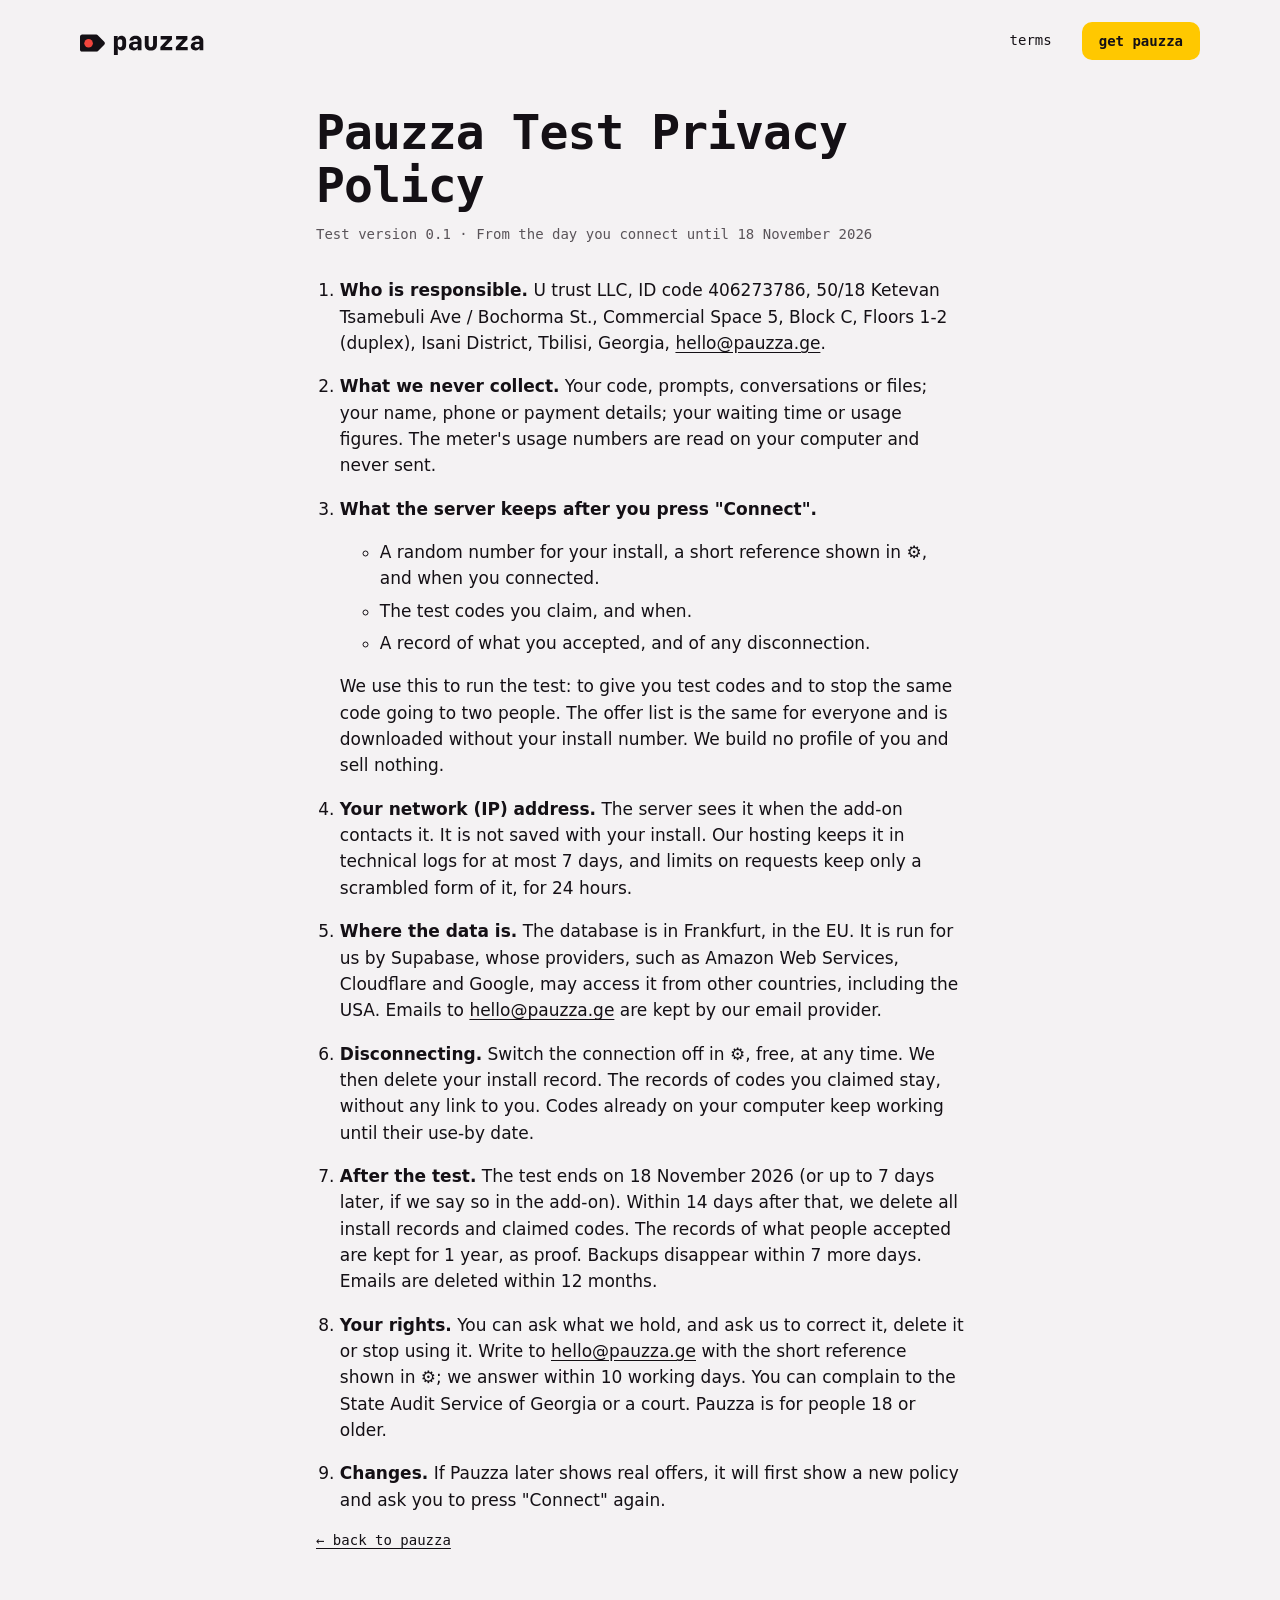
==== privacy.html @ 9829aac5 "First version of pauzza.ge" ====
<!doctype html>
<html lang="en">
<head>
<meta charset="utf-8">
<meta name="viewport" content="width=device-width, initial-scale=1">
<title>Pauzza Test Privacy Policy · Pauzza</title>
<meta name="theme-color" content="#141015">
<link rel="icon" href="assets/pauzza-app-icon-dark.svg" type="image/svg+xml">
<link rel="stylesheet" href="style.css">
</head>
<body>
<!-- Generated from docs/legal/rehearsal/privacy.en.md. Do not edit the wording here: change the source and copy it again. -->
<header class="wrap nav">
  <a class="logo" href="index.html" aria-label="Pauzza, home">
    <img class="for-dark" src="assets/pauzza-lockup-primary-dark.svg" width="582" height="158" alt="pauzza">
    <img class="for-light" src="assets/pauzza-lockup-primary-light.svg" width="582" height="158" alt="pauzza">
  </a>
  <nav class="nav-links" aria-label="Page">
    <a href="terms.html">terms</a>
    <a class="btn btn-primary btn-small" href="index.html#install">get pauzza</a>
  </nav>
</header>
<main class="wrap doc">
  <h1>Pauzza Test Privacy Policy</h1>
  <p class="meta">Test version 0.1 · From the day you connect until 18 November 2026</p>
  <ol>
    <li><p><strong>Who is responsible.</strong> U trust LLC, ID code 406273786, 50/18 Ketevan Tsamebuli Ave / Bochorma St., Commercial Space 5, Block C, Floors 1-2 (duplex), Isani District, Tbilisi, Georgia, <a href="mailto:hello@pauzza.ge">hello@pauzza.ge</a>.</p></li>
    <li><p><strong>What we never collect.</strong> Your code, prompts, conversations or files; your name, phone or payment details; your waiting time or usage figures. The meter's usage numbers are read on your computer and never sent.</p></li>
    <li><p><strong>What the server keeps after you press "Connect".</strong></p><ul><li>A random number for your install, a short reference shown in ⚙, and when you connected.</li><li>The test codes you claim, and when.</li><li>A record of what you accepted, and of any disconnection.</li></ul><p>We use this to run the test: to give you test codes and to stop the same code going to two people. The offer list is the same for everyone and is downloaded without your install number. We build no profile of you and sell nothing.</p></li>
    <li><p><strong>Your network (IP) address.</strong> The server sees it when the add-on contacts it. It is not saved with your install. Our hosting keeps it in technical logs for at most 7 days, and limits on requests keep only a scrambled form of it, for 24 hours.</p></li>
    <li><p><strong>Where the data is.</strong> The database is in Frankfurt, in the EU. It is run for us by Supabase, whose providers, such as Amazon Web Services, Cloudflare and Google, may access it from other countries, including the USA. Emails to <a href="mailto:hello@pauzza.ge">hello@pauzza.ge</a> are kept by our email provider.</p></li>
    <li><p><strong>Disconnecting.</strong> Switch the connection off in ⚙, free, at any time. We then delete your install record. The records of codes you claimed stay, without any link to you. Codes already on your computer keep working until their use-by date.</p></li>
    <li><p><strong>After the test.</strong> The test ends on 18 November 2026 (or up to 7 days later, if we say so in the add-on). Within 14 days after that, we delete all install records and claimed codes. The records of what people accepted are kept for 1 year, as proof. Backups disappear within 7 more days. Emails are deleted within 12 months.</p></li>
    <li><p><strong>Your rights.</strong> You can ask what we hold, and ask us to correct it, delete it or stop using it. Write to <a href="mailto:hello@pauzza.ge">hello@pauzza.ge</a> with the short reference shown in ⚙; we answer within 10 working days. You can complain to the State Audit Service of Georgia or a court. Pauzza is for people 18 or older.</p></li>
    <li><p><strong>Changes.</strong> If Pauzza later shows real offers, it will first show a new policy and ask you to press "Connect" again.</p></li>
  </ol>
  <p class="back"><a href="index.html">← back to pauzza</a></p>
</main>
</body>
</html>
---- style.css ----
/* Pauzza one-pager. Breakpoint brand: yellow leads on ink, red is only the dot,
   green stays in the terminal. No external fonts: the stacks below fall back
   to each system's own monospace and sans-serif. */

:root {
  --yellow: #ffc800;
  --ink: #141015;
  --red: #f2453d;
  --green: #5bff8f;
  --term: #0b0f0c;

  /* dark theme (the lead) */
  --bg: #141015;
  --surface: #1d181f;
  --line: #2e2830;
  --text: #ffffff;
  --mute: #a39aa0;
  --dim: #6d6b6e;
  --accent: #ffc800;          /* headline and label colour */
  --band: #352a12;            /* the paused line */
  --band-text: #ffc800;
  --focus: #ffc800;
  --logo-dark: block;
  --logo-light: none;
  --shadow: 0 24px 60px rgba(0, 0, 0, 0.45);
  --rain-dim: #8a8388;
  --rain-head: #ffc800;

  --mono: "JetBrains Mono", ui-monospace, "Cascadia Mono", "Cascadia Code",
    "SF Mono", SFMono-Regular, Menlo, Consolas, "DejaVu Sans Mono", monospace;
  --sans: Inter, system-ui, -apple-system, "Segoe UI", Roboto, "Helvetica Neue",
    Arial, sans-serif;

  --wrap: 1120px;
  --gutter: clamp(20px, 5vw, 56px);
  color-scheme: dark;
}

@media (prefers-color-scheme: light) {
  :root:not([data-theme="dark"]) {
    --bg: #f4f2f3;
    --surface: #ffffff;
    --line: #dcd6da;
    --text: #141015;
    --mute: #5a5459;
    --dim: #8b858a;
    --accent: #141015;
    --band: #ffc800;
    --band-text: #141015;
    --focus: #141015;
    --logo-dark: none;
    --logo-light: block;
    --shadow: 0 24px 60px rgba(20, 16, 21, 0.18);
    --rain-dim: #6d6b6e;
    --rain-head: #141015;
    color-scheme: light;
  }
}

:root[data-theme="light"] {
  --bg: #f4f2f3;
  --surface: #ffffff;
  --line: #dcd6da;
  --text: #141015;
  --mute: #5a5459;
  --dim: #8b858a;
  --accent: #141015;
  --band: #ffc800;
  --band-text: #141015;
  --focus: #141015;
  --logo-dark: none;
  --logo-light: block;
  --shadow: 0 24px 60px rgba(20, 16, 21, 0.18);
  --rain-dim: #6d6b6e;
  --rain-head: #141015;
  color-scheme: light;
}

*,
*::before,
*::after {
  box-sizing: border-box;
}

html {
  scroll-behavior: smooth;
  -webkit-text-size-adjust: 100%;
}

body {
  margin: 0;
  background: var(--bg);
  color: var(--text);
  font-family: var(--sans);
  font-size: 17px;
  line-height: 1.55;
  -webkit-font-smoothing: antialiased;
}

img {
  max-width: 100%;
  height: auto;
  display: block;
}

a {
  color: inherit;
  text-underline-offset: 3px;
}

:focus-visible {
  outline: 3px solid var(--focus);
  outline-offset: 3px;
  border-radius: 4px;
}

.wrap {
  max-width: calc(var(--wrap) + 2 * var(--gutter));
  margin: 0 auto;
  padding: 0 var(--gutter);
}

.skip {
  position: absolute;
  left: -9999px;
}
.skip:focus {
  left: 16px;
  top: 16px;
  z-index: 10;
  background: var(--yellow);
  color: var(--ink);
  padding: 10px 14px;
  font-family: var(--mono);
  font-weight: 700;
  border-radius: 8px;
}

/* ---------- navigation ---------- */

.nav {
  display: flex;
  align-items: center;
  justify-content: space-between;
  gap: 16px;
  padding-top: 22px;
  padding-bottom: 22px;
}

.logo img {
  height: 34px;
  width: auto;
}
.logo .for-dark { display: var(--logo-dark); }
.logo .for-light { display: var(--logo-light); }
.logo { display: inline-block; border-radius: 6px; }

.nav-links {
  display: flex;
  align-items: center;
  gap: clamp(12px, 2.5vw, 30px);
  font-family: var(--mono);
  font-size: 14px;
}
.nav-links a {
  text-decoration: none;
}
.nav-links a:hover {
  text-decoration: underline;
}

.btn {
  display: inline-flex;
  align-items: center;
  justify-content: center;
  gap: 8px;
  font-family: var(--mono);
  font-weight: 700;
  font-size: 15px;
  line-height: 1;
  padding: 15px 22px;
  border-radius: 10px;
  border: 1.5px solid transparent;
  text-decoration: none;
  cursor: pointer;
  transition: transform 0.12s ease, background-color 0.12s ease;
}
.btn-primary {
  background: var(--yellow);
  color: var(--ink);
}
.btn-primary:hover { background: #ffd53d; }
.btn-ghost {
  background: transparent;
  color: var(--text);
  border-color: var(--dim);
}
.btn-ghost:hover { border-color: var(--text); }
.btn:active { transform: translateY(1px); }
.btn-small { padding: 11px 16px; font-size: 14px; }

.theme-toggle {
  font-family: var(--mono);
  font-size: 13px;
  background: transparent;
  color: var(--mute);
  border: 1.5px solid var(--line);
  border-radius: 8px;
  padding: 9px 11px;
  cursor: pointer;
  line-height: 1;
  white-space: nowrap;
}
.theme-toggle:hover { color: var(--text); border-color: var(--dim); }

/* ---------- hero: the editor ---------- */

.hero {
  padding: clamp(20px, 5vw, 56px) 0 0;
}

.code-line {
  display: grid;
  grid-template-columns: clamp(30px, 6vw, 64px) 1fr;
  align-items: baseline;
  font-family: var(--mono);
  padding-top: 9px;
  padding-bottom: 9px;
}
.ln {
  color: var(--dim);
  font-size: clamp(11px, 1.4vw, 15px);
  font-family: var(--mono);
  user-select: none;
}
.comment {
  color: var(--mute);
  font-size: clamp(14px, 1.9vw, 19px);
  margin: 0;
}

.band {
  background: var(--band);
  margin: 10px 0;
}
.band .code-line {
  padding-top: clamp(22px, 4vw, 44px);
  padding-bottom: clamp(22px, 4vw, 44px);
  align-items: center;
}
.band .ln { color: var(--band-text); opacity: 0.9; }

h1 {
  font-family: var(--mono);
  font-weight: 800;
  font-size: clamp(34px, 8.2vw, 92px);
  line-height: 1;
  letter-spacing: -0.02em;
  margin: 0;
  color: var(--band-text);
}

.after {
  font-family: var(--mono);
  font-size: clamp(19px, 3vw, 30px);
  margin: 0;
}

.lead {
  font-family: var(--sans);
  font-size: clamp(17px, 2vw, 21px);
  line-height: 1.5;
  color: var(--text);
  max-width: 34em;
  margin: 0;
}

.cta-row {
  display: flex;
  flex-wrap: wrap;
  gap: 12px;
  align-items: center;
}

.pill {
  display: inline-flex;
  align-items: center;
  gap: 9px;
  font-family: var(--mono);
  font-size: 13px;
  color: var(--mute);
  border: 1px solid var(--line);
  border-radius: 999px;
  padding: 7px 13px;
  margin: 0;
  background: var(--bg);
}
.pill::before {
  content: "";
  width: 8px;
  height: 8px;
  border-radius: 50%;
  border: 1.5px solid var(--mute);
}

/* ---------- product shots ---------- */

.shots {
  margin-top: clamp(36px, 6vw, 72px);
  display: grid;
  grid-template-columns: 1fr 1fr;
  gap: clamp(16px, 3vw, 32px);
  align-items: start;
}
.shot {
  margin: 0;
}
.shot img {
  width: 100%;
  border-radius: 16px;
  border: 1px solid var(--line);
  box-shadow: var(--shadow);
}
.shot figcaption,
.meter figcaption,
.caption {
  font-family: var(--mono);
  font-size: 12.5px;
  line-height: 1.5;
  color: var(--mute);
  margin-top: 12px;
}

/* ---------- sections ---------- */

:root { --step: clamp(56px, 8vw, 96px); }
section {
  padding: var(--step) 0;
}
.hero { padding-bottom: 0; }
#privacy { padding-bottom: 0; }
#test { padding-bottom: calc(var(--step) * 0.6); }
.alt {
  background: var(--surface);
}

.eyebrow {
  font-family: var(--mono);
  font-size: 14px;
  color: var(--mute);
  margin: 0 0 10px;
}
h2 {
  font-family: var(--mono);
  font-weight: 800;
  font-size: clamp(24px, 3.6vw, 36px);
  line-height: 1.2;
  letter-spacing: -0.01em;
  margin: 0 0 14px;
}
h3 {
  font-family: var(--mono);
  font-weight: 700;
  font-size: 18px;
  line-height: 1.3;
  margin: 0 0 8px;
}
.intro {
  color: var(--mute);
  max-width: 40em;
  margin: 0 0 36px;
}

/* ---------- install ---------- */

.steps {
  list-style: none;
  margin: 0;
  padding: 0;
  display: grid;
  gap: 14px;
  max-width: 820px;
}
.step {
  display: grid;
  grid-template-columns: 44px 1fr;
  gap: 4px 0;
}
.step-n {
  font-family: var(--mono);
  font-size: 14px;
  color: var(--dim);
  padding-top: 2px;
}
.step p {
  margin: 0 0 8px;
}
.step > div { min-width: 0; }

.cmd {
  display: flex;
  align-items: stretch;
  background: var(--term);
  border: 1px solid #1f2a22;
  border-radius: 12px;
  overflow: hidden;
}
.cmd code {
  flex: 1;
  min-width: 0;
  font-family: var(--mono);
  font-size: clamp(13px, 1.6vw, 16px);
  line-height: 1.5;
  color: var(--green);
  padding: 15px 18px;
  overflow-wrap: anywhere;
  user-select: all;
}
.copy {
  flex: none;
  min-width: 96px;
  font-family: var(--mono);
  font-weight: 700;
  font-size: 14px;
  color: var(--ink);
  background: var(--yellow);
  border: 0;
  padding: 0 18px;
  cursor: pointer;
}
.copy:hover { background: #ffd53d; }
.copy:focus-visible {
  outline: 3px solid #ffffff;
  outline-offset: -5px;
  box-shadow: inset 0 0 0 2px var(--ink);
}
.copy[data-done] {
  background: var(--term);
  color: var(--green);
}

.install { max-width: none; }
.cmd-big { border-radius: 16px; box-shadow: var(--shadow); }
.cmd-big code {
  font-size: clamp(14px, 1.9vw, 19px);
  padding: clamp(20px, 3vw, 30px) clamp(18px, 2.6vw, 28px);
}
.cmd-big .copy { min-width: 150px; font-size: 17px; }
.after-copy {
  list-style: none;
  margin: 22px 0 0;
  padding: 0;
  display: grid;
  gap: 10px;
}
.after-copy li { display: grid; grid-template-columns: 44px 1fr; }
details h3 { font-size: 15px; margin: 22px 0 4px; }
.btn[data-done] { background: var(--term); color: var(--green); }

.nb { white-space: nowrap; }

code.inline {
  font-family: var(--mono);
  font-size: 0.92em;
  background: var(--band);
  color: var(--band-text);
  padding: 2px 7px;
  border-radius: 5px;
  white-space: nowrap;
}

.note {
  color: var(--mute);
  font-size: 15px;
  max-width: 820px;
  margin: 26px 0 0;
}

details {
  max-width: 820px;
  margin-top: 22px;
  border: 1px solid var(--line);
  border-radius: 12px;
  padding: 4px 18px;
}
summary {
  font-family: var(--mono);
  font-size: 14.5px;
  cursor: pointer;
  padding: 12px 0;
}
details[open] { padding-bottom: 18px; }
details .cmd { margin-top: 10px; }
details p { color: var(--mute); font-size: 15px; margin: 4px 0 0; }

/* ---------- how it works: a terminal that runs by itself, and the three steps ---------- */

.how {
  display: grid;
  grid-template-columns: 1.25fr 1fr;
  gap: clamp(20px, 3vw, 40px);
  align-items: stretch;
}

.demo {
  display: grid;
  grid-template-rows: auto 1fr auto;
  min-height: 400px;
  background: var(--term);
  border: 1px solid #1f2a22;
  border-radius: 14px;
  overflow: hidden;
  font-family: var(--mono);
  font-size: clamp(12.5px, 1.25vw, 14.5px);
  line-height: 1.6;
  color: #9fb5a6;
}
.demo-bar {
  padding: 10px 18px;
  color: #6f8577;
  border-bottom: 1px solid #1f2a22;
  font-size: 0.9em;
}
.demo-body { padding: 18px; display: grid; align-content: start; gap: 12px; }
.demo-work { margin: 0; }
.demo-state { color: var(--green); }
.demo-note { color: #6f8577; }
.demo-lines { display: grid; gap: 9px; }
.demo-lines i { height: 8px; border-radius: 4px; background: #1f2a22; transform-origin: left; }
.demo-lines i:nth-child(1) { width: 82%; }
.demo-lines i:nth-child(2) { width: 61%; }
.demo-lines i:nth-child(3) { width: 73%; }
.demo-prompt { margin: 4px 0 0; color: #ffffff; }
.demo-prompt b { color: var(--yellow); font-weight: 400; }
.demo-caret {
  display: none;
  width: 0.6em;
  height: 1.1em;
  margin-left: 2px;
  vertical-align: -0.2em;
  background: var(--yellow);
}
.demo-panel {
  background: #141015;
  border: 1px solid #2e2830;
  border-radius: 10px;
  padding: 12px 14px 14px;
}
.demo-label { margin: 0 0 10px; color: #a39aa0; font-size: 0.86em; }
.demo-offer {
  display: flex;
  align-items: center;
  justify-content: space-between;
  gap: 12px;
  background: #1d181f;
  border-radius: 8px;
  padding: 10px 12px;
}
.demo-offer strong { display: block; color: #ffffff; }
.demo-offer span { color: #a39aa0; font-size: 0.9em; }
.demo-right { display: flex; align-items: center; gap: 12px; flex: none; }
.demo-right .demo-code { color: var(--yellow); font-size: 1em; letter-spacing: 0.02em; }
.demo-right .demo-btn {
  background: var(--yellow);
  color: var(--ink);
  font-weight: 700;
  font-size: 0.9em;
  border-radius: 6px;
  padding: 5px 10px;
  min-width: 6.2em;
  text-align: center;
}
.demo-status {
  min-height: 2.6em;
  padding: 8px 18px;
  border-top: 1px solid #1f2a22;
  color: var(--green);
  background: #0e1410;
}

/* what each moment of the replay shows; without JavaScript the last moment stands still */
.demo[data-phase="1"] .demo-prompt,
.demo[data-phase="2"] .demo-prompt,
.demo[data-phase="1"] .demo-panel,
.demo[data-phase="2"] .demo-panel,
.demo[data-phase="3"] .demo-panel,
.demo[data-phase="1"] #demo-status { visibility: hidden; }
.demo[data-phase="4"] .demo-code { visibility: hidden; }
.demo[data-phase="3"] .demo-caret { display: inline-block; }
.demo[data-phase="5"] .demo-btn,
.demo[data-phase="6"] .demo-btn { background: transparent; color: #ffffff; box-shadow: inset 0 0 0 1px #6d6b6e; }
.demo[data-phase="2"] .demo-status { background: #352a12; transition: background-color 0.24s linear; }

.how-steps {
  list-style: none;
  margin: 0;
  padding: 0;
  display: grid;
  gap: 14px;
}
.card {
  background: var(--surface);
  border: 1px solid var(--line);
  border-radius: 14px;
  padding: 20px 22px;
  transition: opacity 0.24s ease, border-color 0.24s ease;
}
.alt .card { background: var(--bg); }
.card .num {
  font-family: var(--mono);
  font-size: 13px;
  color: var(--mute);
  margin: 0 0 8px;
}
.card h3 { color: var(--accent); }
.card p {
  margin: 0;
  color: var(--mute);
  font-size: 15.5px;
}
.how.is-playing .card { opacity: 0.5; }
.how.is-playing .card.is-on { opacity: 1; border-color: var(--accent); }
.how-note { margin-top: 16px; }
/* ---------- promises ---------- */

.promises {
  display: grid;
  grid-template-columns: repeat(3, 1fr);
  gap: 36px 32px;
  list-style: none;
  padding: 0;
  margin: 0;
}
.promises svg {
  width: 26px;
  height: 26px;
  stroke: var(--accent);
  fill: none;
  stroke-width: 2;
  stroke-linecap: round;
  stroke-linejoin: round;
  margin-bottom: 14px;
}
.promises p {
  margin: 0;
  color: var(--mute);
  font-size: 15.5px;
}
.check-note {
  margin: 44px 0 0;
  padding-top: 24px;
  border-top: 1px solid var(--line);
  color: var(--mute);
  font-size: 15px;
  max-width: 46em;
}

/* ---------- the honest line: the logo's tag, at section size ---------- */

.test { overflow: hidden; }
.tag {
  position: relative;
  z-index: 0;
  background: var(--yellow);
  color: var(--ink);
  border-radius: 36px 0 0 36px;
  padding: clamp(36px, 5vw, 64px) clamp(28px, 4vw, 56px);
  margin-right: clamp(120px, 18vw, 230px);
  display: grid;
  grid-template-columns: auto 1fr;
  gap: clamp(24px, 4vw, 56px);
  align-items: center;
}
.tag::after {                      /* the point */
  content: "";
  position: absolute;
  top: 0;
  bottom: 0;
  right: 0;
  aspect-ratio: 1;
  background: var(--yellow);
  border-top-right-radius: 15%;
  transform: translateX(50%) rotate(45deg) scale(0.7071);
  z-index: -1;
}
.tag-dot {
  width: clamp(96px, 13vw, 168px);
  aspect-ratio: 1;
  border-radius: 50%;
  background: var(--ink);
  display: grid;
  place-items: center;
}
.tag-dot i {
  width: 60%;
  aspect-ratio: 1;
  border-radius: 50%;
  background: var(--red);
}
.tag .eyebrow { color: var(--ink); opacity: 0.75; }
.tag h2 { font-size: clamp(26px, 4vw, 42px); }
.tag p { max-width: 32em; margin: 0 0 10px; }
.tag p:last-child { margin-bottom: 0; }
.tag :focus-visible { outline-color: var(--ink); }
/* ---------- footer ---------- */

footer {
  font-family: var(--mono);
  font-size: 13px;
  line-height: 1.7;
  color: var(--mute);
  padding: 36px 0 44px;
}
footer .wrap {
  display: flex;
  flex-wrap: wrap;
  justify-content: space-between;
  gap: 14px 40px;
}
footer p { margin: 0; }
footer .small { flex-basis: 100%; }

/* ---------- legal pages ---------- */

.doc {
  max-width: 760px;
  padding-top: 24px;
  padding-bottom: 80px;
}
.doc h1 {
  color: var(--accent);
  font-size: clamp(30px, 5vw, 48px);
  line-height: 1.1;
  margin-bottom: 12px;
}
.doc .meta {
  font-family: var(--mono);
  font-size: 14px;
  color: var(--mute);
  margin: 0 0 32px;
}
.doc ol { padding-left: 1.4em; }
.doc li { margin-bottom: 16px; }
.doc ul { margin-top: 10px; }
.doc ul li { margin-bottom: 6px; }
.doc .back {
  font-family: var(--mono);
  font-size: 14px;
}

/* ---------- hero furniture ---------- */

.hero { position: relative; }
.hero > .wrap, .hero > .band { position: relative; z-index: 1; }
#rain {                             /* falling code, drawn by a small shader; desktop only */
  position: absolute;
  inset: 0 0 auto 0;
  width: 100%;
  height: min(620px, 100%);
  z-index: 0;
  opacity: 0;
  transition: opacity 0.6s ease;
  pointer-events: none;
  -webkit-mask-image: linear-gradient(90deg, transparent 42%, #000 82%);
  mask-image: linear-gradient(90deg, transparent 42%, #000 82%);
}
#rain.on { opacity: 1; }

.bp {
  display: inline-block;
  width: 0.72em;
  height: 0.72em;
  border-radius: 50%;
  background: var(--red);
  box-shadow: 0 0 0 0.22em var(--ink);
  margin-right: 0.5em;
  vertical-align: -0.02em;
}
.cursor {
  display: none;
  width: 0.42em;
  height: 0.8em;
  margin-left: 0.12em;
  vertical-align: -0.04em;
  background: var(--band-text);
}
.swipe-hint { display: none; }

/* ---------- motion ----------
   Only the three movements in the brandbook's Motion chapter: a dot appears,
   a line lights up, a cursor blinks. Short, played once, and off entirely
   under reduced motion. The one exception is the terminal replay in
   "how it works", which runs by itself. */

.copy:active, .btn:active { transform: translateY(2px); }

.motion .untyped { visibility: hidden; }
.motion .bp { transform: scale(0); }
.motion .hero.is-hit .bp { animation: dot-in 0.2s ease-out 0s both; }
.motion .band { background: transparent; position: relative; }
.motion .band::before {
  content: "";
  position: absolute;
  inset: 0;
  background: var(--band);
  transform: scaleX(0);
  transform-origin: left;
}
.motion .hero.is-hit .band::before { transition: transform 0.24s linear 0.2s; transform: scaleX(1); }
.motion .band .code-line { position: relative; }
.motion .h1-text { clip-path: inset(0 100% 0 0); display: inline-block; }
.motion .hero.is-hit .h1-text { clip-path: inset(0 0 -0.2em 0); transition: clip-path 0.24s linear 0.2s; }
.motion .cursor { display: inline-block; opacity: 0; }
.motion .hero.is-hit .cursor { animation: blink 1.06s steps(1) 0.44s 3 both, stay 0.01s 3.62s forwards; }
.motion .rise { opacity: 0; transform: translateY(10px); }
.motion .hero.is-hit .rise {
  opacity: 1;
  transform: none;
  transition: opacity 0.24s ease, transform 0.24s ease;
  transition-delay: calc(0.5s + var(--i, 0) * 0.08s);
}
@keyframes dot-in { 0% { transform: scale(0); } 30% { transform: scale(0.4); } 70% { transform: scale(1.15); } 100% { transform: scale(1); } }
@keyframes blink { 0% { opacity: 1; } 50% { opacity: 0; } 100% { opacity: 1; } }
@keyframes stay { to { opacity: 1; } }

.motion [data-reveal] {
  opacity: 0;
  transform: translateY(10px);
  transition: opacity 0.24s ease, transform 0.24s ease;
}
.motion [data-reveal].in { opacity: 1; transform: none; }
.motion .tag-dot i { transform: scale(0); }
.motion .tag.in .tag-dot i { animation: dot-in 0.2s ease-out 0.24s both; }
.motion .demo-lines i { animation: line-in 0.24s linear both; }
.motion .demo[data-phase="1"] .demo-lines i:nth-child(2) { animation-delay: 0.7s; }
.motion .demo[data-phase="1"] .demo-lines i:nth-child(3) { animation-delay: 1.4s; }
.motion .demo:not([data-phase="1"]) .demo-lines i { animation: none; }
.motion .demo[data-phase="3"] .demo-caret { animation: blink 1.06s steps(1) infinite; }
@keyframes line-in { from { transform: scaleX(0); } to { transform: scaleX(1); } }

/* ---------- small screens ---------- */

@media (max-width: 860px) {
  .promises { grid-template-columns: 1fr; gap: 28px; }
  .how { grid-template-columns: 1fr; }
  .demo { min-height: 380px; }
  .how.is-playing .card { opacity: 1; }
  /* phones and narrow windows: the two screens become a swipe row */
  .shots {
    display: flex;
    gap: 14px;
    overflow-x: auto;
    scroll-snap-type: x mandatory;
    margin: clamp(28px, 6vw, 48px) calc(var(--gutter) * -1) 0;
    padding: 0 var(--gutter) 18px;
    scrollbar-width: none;
  }
  .shots::-webkit-scrollbar { display: none; }
  .shot { flex: 0 0 86%; scroll-snap-align: center; }
  .shot img { box-shadow: none; }
  .swipe-hint { display: block; font-family: var(--mono); font-size: 12.5px; color: var(--mute); margin: 0; text-align: right; }
  .tag { margin-right: 0; border-radius: 28px; grid-template-columns: 1fr; }
  .tag::after { display: none; }
  .tag-dot { width: 84px; }
}

@media (max-width: 620px) {
  body { font-size: 16px; }
  .nav-links .hide-s { display: none; }
  .logo img { height: 28px; }
  .cmd { flex-direction: column; }
  .copy { padding: 13px 18px; }
  .step, .after-copy li { grid-template-columns: 32px 1fr; }
  .cmd-big .copy { padding: 17px 18px; }
  .cta-row .btn { flex: 1 1 100%; }
  .bp { display: block; margin: 0 0 6px 1px; }
  .demo-note { display: block; }
  .demo-offer { flex-direction: column; align-items: stretch; }
  .demo-right { justify-content: space-between; }
}

@media (prefers-reduced-motion: reduce) {
  html { scroll-behavior: auto; }
  .btn, .card { transition: none; }
}
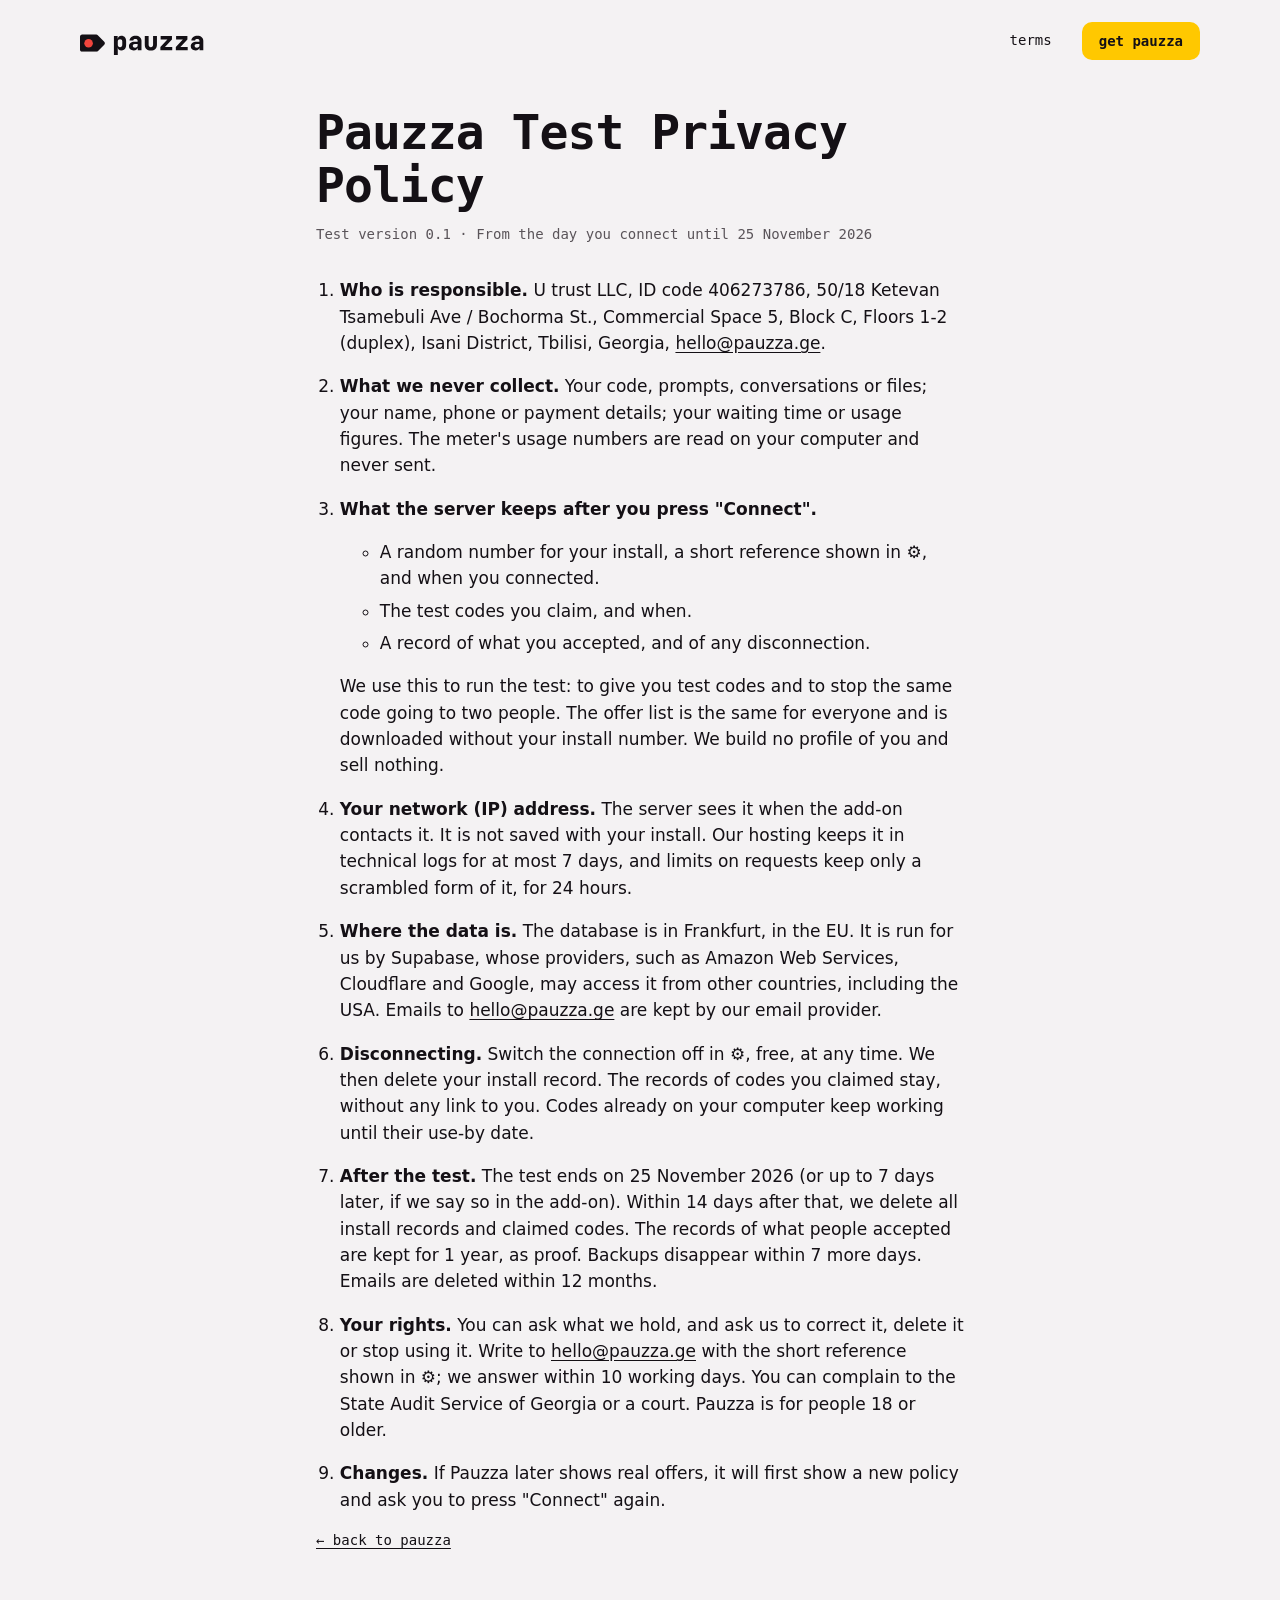
==== commit b5882b7a: "Test end date: 25 November 2026" ====
--- a/privacy.html
+++ b/privacy.html
@@ -22,7 +22,7 @@
 </header>
 <main class="wrap doc">
   <h1>Pauzza Test Privacy Policy</h1>
-  <p class="meta">Test version 0.1 · From the day you connect until 18 November 2026</p>
+  <p class="meta">Test version 0.1 · From the day you connect until 25 November 2026</p>
   <ol>
     <li><p><strong>Who is responsible.</strong> U trust LLC, ID code 406273786, 50/18 Ketevan Tsamebuli Ave / Bochorma St., Commercial Space 5, Block C, Floors 1-2 (duplex), Isani District, Tbilisi, Georgia, <a href="mailto:hello@pauzza.ge">hello@pauzza.ge</a>.</p></li>
     <li><p><strong>What we never collect.</strong> Your code, prompts, conversations or files; your name, phone or payment details; your waiting time or usage figures. The meter's usage numbers are read on your computer and never sent.</p></li>
@@ -30,7 +30,7 @@
     <li><p><strong>Your network (IP) address.</strong> The server sees it when the add-on contacts it. It is not saved with your install. Our hosting keeps it in technical logs for at most 7 days, and limits on requests keep only a scrambled form of it, for 24 hours.</p></li>
     <li><p><strong>Where the data is.</strong> The database is in Frankfurt, in the EU. It is run for us by Supabase, whose providers, such as Amazon Web Services, Cloudflare and Google, may access it from other countries, including the USA. Emails to <a href="mailto:hello@pauzza.ge">hello@pauzza.ge</a> are kept by our email provider.</p></li>
     <li><p><strong>Disconnecting.</strong> Switch the connection off in ⚙, free, at any time. We then delete your install record. The records of codes you claimed stay, without any link to you. Codes already on your computer keep working until their use-by date.</p></li>
-    <li><p><strong>After the test.</strong> The test ends on 18 November 2026 (or up to 7 days later, if we say so in the add-on). Within 14 days after that, we delete all install records and claimed codes. The records of what people accepted are kept for 1 year, as proof. Backups disappear within 7 more days. Emails are deleted within 12 months.</p></li>
+    <li><p><strong>After the test.</strong> The test ends on 25 November 2026 (or up to 7 days later, if we say so in the add-on). Within 14 days after that, we delete all install records and claimed codes. The records of what people accepted are kept for 1 year, as proof. Backups disappear within 7 more days. Emails are deleted within 12 months.</p></li>
     <li><p><strong>Your rights.</strong> You can ask what we hold, and ask us to correct it, delete it or stop using it. Write to <a href="mailto:hello@pauzza.ge">hello@pauzza.ge</a> with the short reference shown in ⚙; we answer within 10 working days. You can complain to the State Audit Service of Georgia or a court. Pauzza is for people 18 or older.</p></li>
     <li><p><strong>Changes.</strong> If Pauzza later shows real offers, it will first show a new policy and ask you to press "Connect" again.</p></li>
   </ol>
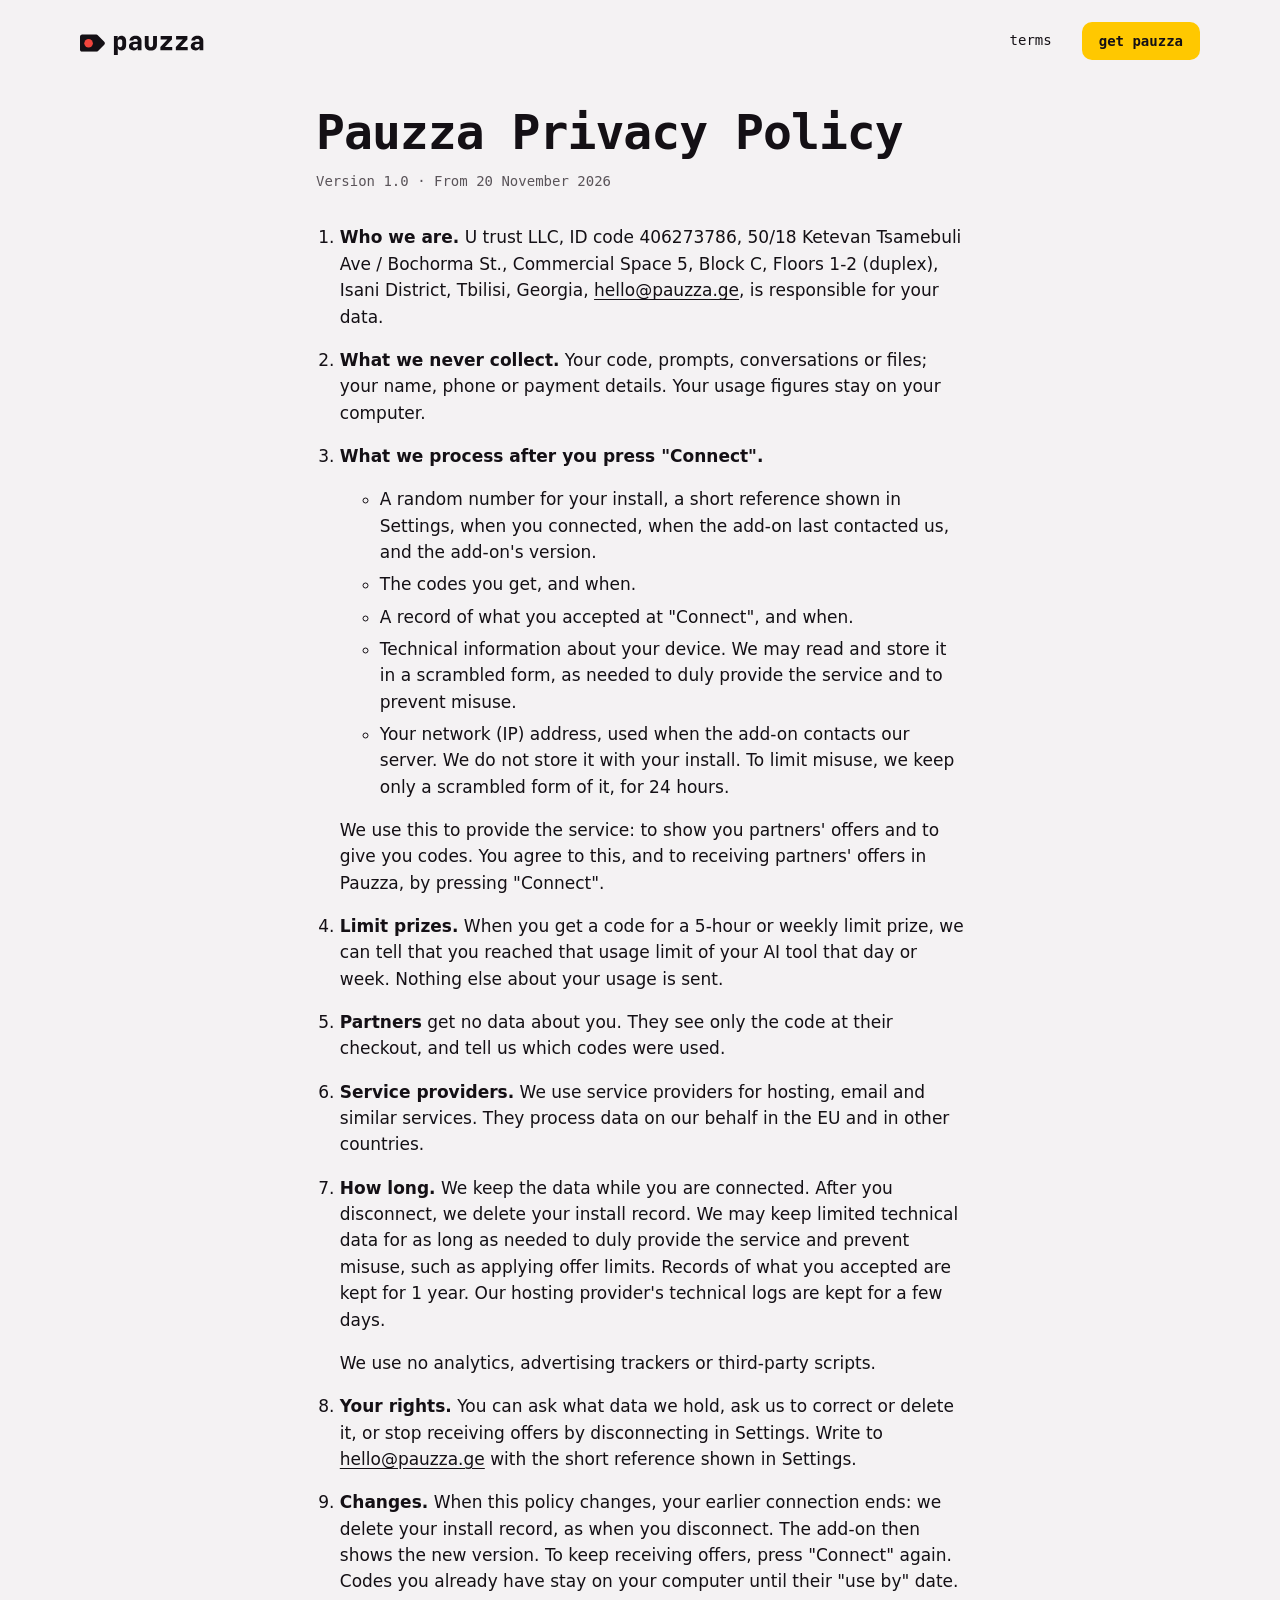
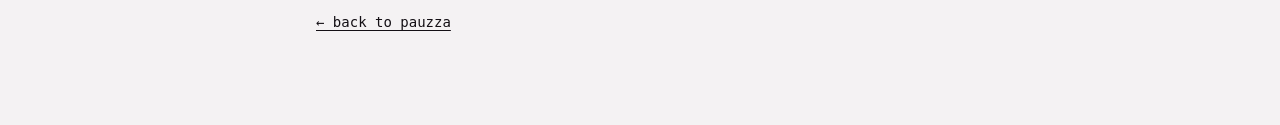
==== commit 1a3d470b: "Pauzza 0.21.0: Terms and Privacy in force from 20 November 2026; test wording removed" ====
--- a/privacy.html
+++ b/privacy.html
@@ -3,13 +3,13 @@
 <head>
 <meta charset="utf-8">
 <meta name="viewport" content="width=device-width, initial-scale=1">
-<title>Pauzza Test Privacy Policy · Pauzza</title>
+<title>Pauzza Privacy Policy · Pauzza</title>
 <meta name="theme-color" content="#141015">
 <link rel="icon" href="assets/pauzza-app-icon-dark.svg" type="image/svg+xml">
 <link rel="stylesheet" href="style.css">
 </head>
 <body>
-<!-- Generated from docs/legal/rehearsal/privacy.en.md. Do not edit the wording here: change the source and copy it again. -->
+<!-- Generated from docs/legal/stage-b/privacy.en.md. Do not edit the wording here: change the source and copy it again. -->
 <header class="wrap nav">
   <a class="logo" href="index.html" aria-label="Pauzza, home">
     <img class="for-dark" src="assets/pauzza-lockup-primary-dark.svg" width="582" height="158" alt="pauzza">
@@ -21,18 +21,18 @@
   </nav>
 </header>
 <main class="wrap doc">
-  <h1>Pauzza Test Privacy Policy</h1>
-  <p class="meta">Test version 0.1 · From the day you connect until 25 November 2026</p>
+  <h1>Pauzza Privacy Policy</h1>
+  <p class="meta">Version 1.0 · From 20 November 2026</p>
   <ol>
-    <li><p><strong>Who is responsible.</strong> U trust LLC, ID code 406273786, 50/18 Ketevan Tsamebuli Ave / Bochorma St., Commercial Space 5, Block C, Floors 1-2 (duplex), Isani District, Tbilisi, Georgia, <a href="mailto:hello@pauzza.ge">hello@pauzza.ge</a>.</p></li>
-    <li><p><strong>What we never collect.</strong> Your code, prompts, conversations or files; your name, phone or payment details; your waiting time or usage figures. The meter's usage numbers are read on your computer and never sent.</p></li>
-    <li><p><strong>What the server keeps after you press "Connect".</strong></p><ul><li>A random number for your install, a short reference shown in ⚙, and when you connected.</li><li>The test codes you claim, and when.</li><li>A record of what you accepted, and of any disconnection.</li></ul><p>We use this to run the test: to give you test codes and to stop the same code going to two people. The offer list is the same for everyone and is downloaded without your install number. We build no profile of you and sell nothing.</p></li>
-    <li><p><strong>Your network (IP) address.</strong> The server sees it when the add-on contacts it. It is not saved with your install. Our hosting keeps it in technical logs for at most 7 days, and limits on requests keep only a scrambled form of it, for 24 hours.</p></li>
-    <li><p><strong>Where the data is.</strong> The database is in Frankfurt, in the EU. It is run for us by Supabase, whose providers, such as Amazon Web Services, Cloudflare and Google, may access it from other countries, including the USA. Emails to <a href="mailto:hello@pauzza.ge">hello@pauzza.ge</a> are kept by our email provider.</p></li>
-    <li><p><strong>Disconnecting.</strong> Switch the connection off in ⚙, free, at any time. We then delete your install record. The records of codes you claimed stay, without any link to you. Codes already on your computer keep working until their use-by date.</p></li>
-    <li><p><strong>After the test.</strong> The test ends on 25 November 2026 (or up to 7 days later, if we say so in the add-on). Within 14 days after that, we delete all install records and claimed codes. The records of what people accepted are kept for 1 year, as proof. Backups disappear within 7 more days. Emails are deleted within 12 months.</p></li>
-    <li><p><strong>Your rights.</strong> You can ask what we hold, and ask us to correct it, delete it or stop using it. Write to <a href="mailto:hello@pauzza.ge">hello@pauzza.ge</a> with the short reference shown in ⚙; we answer within 10 working days. You can complain to the State Audit Service of Georgia or a court. Pauzza is for people 18 or older.</p></li>
-    <li><p><strong>Changes.</strong> If Pauzza later shows real offers, it will first show a new policy and ask you to press "Connect" again.</p></li>
+    <li><p><strong>Who we are.</strong> U trust LLC, ID code 406273786, 50/18 Ketevan Tsamebuli Ave / Bochorma St., Commercial Space 5, Block C, Floors 1-2 (duplex), Isani District, Tbilisi, Georgia, <a href="mailto:hello@pauzza.ge">hello@pauzza.ge</a>, is responsible for your data.</p></li>
+    <li><p><strong>What we never collect.</strong> Your code, prompts, conversations or files; your name, phone or payment details. Your usage figures stay on your computer.</p></li>
+    <li><p><strong>What we process after you press "Connect".</strong></p><ul><li>A random number for your install, a short reference shown in Settings, when you connected, when the add-on last contacted us, and the add-on's version.</li><li>The codes you get, and when.</li><li>A record of what you accepted at "Connect", and when.</li><li>Technical information about your device. We may read and store it in a scrambled form, as needed to duly provide the service and to prevent misuse.</li><li>Your network (IP) address, used when the add-on contacts our server. We do not store it with your install. To limit misuse, we keep only a scrambled form of it, for 24 hours.</li></ul><p>We use this to provide the service: to show you partners' offers and to give you codes. You agree to this, and to receiving partners' offers in Pauzza, by pressing "Connect".</p></li>
+    <li><p><strong>Limit prizes.</strong> When you get a code for a 5-hour or weekly limit prize, we can tell that you reached that usage limit of your AI tool that day or week. Nothing else about your usage is sent.</p></li>
+    <li><p><strong>Partners</strong> get no data about you. They see only the code at their checkout, and tell us which codes were used.</p></li>
+    <li><p><strong>Service providers.</strong> We use service providers for hosting, email and similar services. They process data on our behalf in the EU and in other countries.</p></li>
+    <li><p><strong>How long.</strong> We keep the data while you are connected. After you disconnect, we delete your install record. We may keep limited technical data for as long as needed to duly provide the service and prevent misuse, such as applying offer limits. Records of what you accepted are kept for 1 year. Our hosting provider's technical logs are kept for a few days.</p><p>We use no analytics, advertising trackers or third-party scripts.</p></li>
+    <li><p><strong>Your rights.</strong> You can ask what data we hold, ask us to correct or delete it, or stop receiving offers by disconnecting in Settings. Write to <a href="mailto:hello@pauzza.ge">hello@pauzza.ge</a> with the short reference shown in Settings.</p></li>
+    <li><p><strong>Changes.</strong> When this policy changes, your earlier connection ends: we delete your install record, as when you disconnect. The add-on then shows the new version. To keep receiving offers, press "Connect" again. Codes you already have stay on your computer until their "use by" date.</p></li>
   </ol>
   <p class="back"><a href="index.html">← back to pauzza</a></p>
 </main>
--- a/style.css
+++ b/style.css
@@ -338,8 +338,6 @@
   padding: var(--step) 0;
 }
 .hero { padding-bottom: 0; }
-#privacy { padding-bottom: 0; }
-#test { padding-bottom: calc(var(--step) * 0.6); }
 .alt {
   background: var(--surface);
 }
@@ -739,6 +737,11 @@
   color: var(--mute);
   margin: 0 0 32px;
 }
+.doc h2 {
+  font-size: clamp(19px, 2.6vw, 24px);
+  margin: 36px 0 12px;
+}
+.doc > p { margin: 0 0 12px; }
 .doc ol { padding-left: 1.4em; }
 .doc li { margin-bottom: 16px; }
 .doc ul { margin-top: 10px; }
